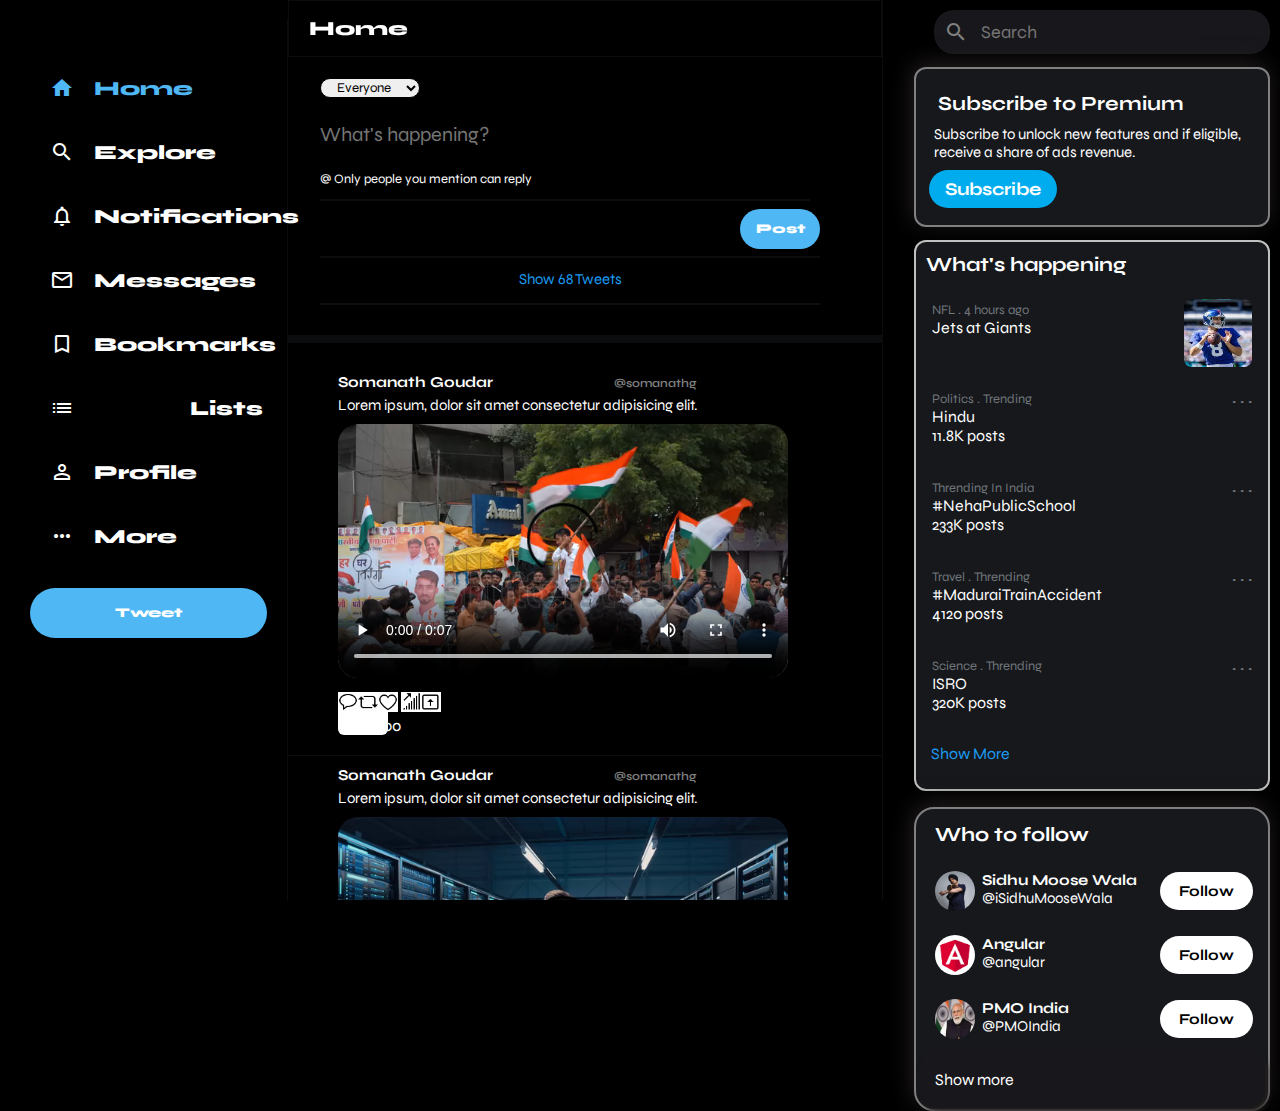
==== index1.html @ f9eff9d2 "initial commit" ====
<!DOCTYPE html>
<html lang="en">
  <head>
    <meta charset="UTF-8" />
    <meta http-equiv="X-UA-Compatible" content="IE=edge" />
    <meta name="viewport" content="width=device-width, initial-scale=1.0" />
    <title>Twitter Clone - Final</title>
    <link rel="stylesheet" href="styles1.css" />
    <link
      href="https://fonts.googleapis.com/icon?family=Material+Icons"
      rel="stylesheet"
    />
    <link
      rel="stylesheet"
      href="https://cdnjs.cloudflare.com/ajax/libs/font-awesome/5.15.3/css/all.min.css"
      integrity="sha512-iBBXm8fW90+nuLcSKlbmrPcLa0OT92xO1BIsZ+ywDWZCvqsWgccV3gFoRBv0z+8dLJgyAHIhR35VZc2oM/gI1w=="
      crossorigin="anonymous"
    />
  </head>
  <body>
    <!-- sidebar starts -->
    <div class="sidebar">
      <i class="fab fa-twitter"></i>
      <div class="sidebarOption active">
        <span class="material-icons"> home </span>
        <h2>Home</h2>
      </div>

      <div class="sidebarOption">
        <span class="material-icons"> search </span>
        <h2>Explore</h2>
      </div>

      <div class="sidebarOption">
        <span class="material-icons"> notifications_none </span>
        <h2>Notifications</h2>
      </div>

      <div class="sidebarOption">
        <span class="material-icons"> mail_outline </span>
        <h2>Messages</h2>
      </div>

      <div class="sidebarOption">
        <span class="material-icons"> bookmark_border </span>
        <h2>Bookmarks</h2>
      </div>

      <div class="sidebarOption">
        <span class="material-icons"> list_alt </span>
        <h2>Lists</h2>
      </div>

      <div class="sidebarOption">
        <span class="material-icons"> perm_identity </span>
        <h2>Profile</h2>
      </div>

      <div class="sidebarOption">
        <span class="material-icons"> more_horiz </span>
        <h2>More</h2>
      </div>
      <button class="sidebar__tweet">Tweet</button>
    </div>
    <!-- sidebar ends -->

    <!-- feed starts -->
    <div class="feed">
      <div class="feed__header">
        <h2>Home</h2>
      </div>

      <!-- tweetbox starts -->
      <div class="tweetBox">
        <div id="form">
          <div class="tweetbox__input">
            <div class="inp-myself">
              <img
                class="img"
                src="https://i.pinimg.com/originals/a6/58/32/a65832155622ac173337874f02b218fb.png"
                alt=""
              />
            </div>
            <div class="select">
              <div class="separate">
                <select name="sening" id="selection">
                  <option value="Everyone">Everyone</option>
                  <option value="circle">Circle</option>
                </select>
              </div>
              <div class="inp">
                <input
                  class="input-todo"
                  type="text"
                  placeholder="What's happening?"
                />
              </div>

              <div class="only-people">
                <span class="tweet-neche">@</span> Only people you mention can
                reply
              </div>
              <div class="line"></div>
              <div class="wrapper">
                <div class="images-icon">
                  <img
                    class="imgage-post"
                    src="./images/icons8-gif-26.png"
                    alt=""
                  />
                  <img
                    class="imgage-post"
                    src="./images/icons8-gif-26.png"
                    alt=""
                  />
                  <img
                    class="imgage-post"
                    src="./images/icons8-gif-26.png"
                    alt=""
                  />
                  <img
                    class="imgage-post"
                    src="./images/icons8-gif-26.png"
                    alt=""
                  />
                  <img
                    class="imgage-post"
                    src="./images/icons8-gif-26.png"
                    alt=""
                  />
                </div>
                <div class="icons-between">
                  <button class="btn tweetBox__tweetButton">Post</button>
                </div>
              </div>
              <div class="line-extra"></div>
              <div class="show_posts">
                <p>Show 68 Tweets</p>
              </div>
            </div>
          </div>
          <ul class="ul-tweet"></ul>
        </div>
      </div>
      <!-- tweetbox ends -->

      <!-- post starts -->
      <div class="post">
        <div class="post__avatar">
          <img
            src="https://i.pinimg.com/originals/a6/58/32/a65832155622ac173337874f02b218fb.png"
            alt=""
          />
        </div>

        <div class="post__body">
          <div class="post__header">
            <div class="post__headerText">
              <h3>
                Somanath Goudar
                <span class="post__headerSpecial"
                  ><span class="material-icons post__badge"> verified </span
                  >@somanathg</span
                >
              </h3>
            </div>
            <div class="post__headerDescription">
              <p>Lorem ipsum, dolor sit amet consectetur adipisicing elit.</p>
            </div>
          </div>
          <!-- <img
            src="https://www.focus2move.com/wp-content/uploads/2020/01/Tesla-Roadster-2020-1024-03.jpg"
            alt=""
          /> -->
          <video src="./images/vedio1.webm" autoplay controls></video>

          <div class="post__footer">
            <!-- <span class="material-icons"> repeat </span>
            <span class="material-icons"> favorite_border </span>
            <span class="material-icons"> publish </span> -->

            <div class="allActivity-img">
              <div class="comment">
                <img
                  class="comment-class"
                  src="./images/icons8-speech-bubble-32.png"
                  alt=""
                />
                <span>1</span>
              </div>
              <div class="repost">
                <img
                  class="comment-class"
                  src="./images/icons8-retweet-32.png"
                  alt=""
                />
              </div>
              <div class="like-img">
                <img
                  class="comment-class"
                  src="./images/icons8-like-32.png"
                  alt=""
                />
                <span>100</span>
              </div>
              <div class="view">
                <img
                  class="comment-class"
                  src="./images/icons8-graph-32.png"
                  alt=""
                />
              </div>
              <div class="share">
                <img
                  class="comment-class"
                  src="./images/icons8-present-to-all-32.png"
                  alt=""
                />
              </div>
            </div>
          </div>
        </div>
      </div>
      <!-- post ends -->

      <!-- post starts -->
      <div class="post">
        <div class="post__avatar">
          <img
            src="https://i.pinimg.com/originals/a6/58/32/a65832155622ac173337874f02b218fb.png"
            alt=""
          />
        </div>

        <div class="post__body">
          <div class="post__header">
            <div class="post__headerText">
              <h3>
                Somanath Goudar
                <span class="post__headerSpecial"
                  ><span class="material-icons post__badge"> verified </span
                  >@somanathg</span
                >
              </h3>
            </div>
            <div class="post__headerDescription">
              <p>Lorem ipsum, dolor sit amet consectetur adipisicing elit.</p>
            </div>
          </div>
          <!-- <img
            src="https://www.focus2move.com/wp-content/uploads/2020/01/Tesla-Roadster-2020-1024-03.jpg"
            alt=""
          /> -->
          <video src="./images/vedio2.webm" autoplay controls></video>
          <div class="post__footer">
            <span class="material-icons"> repeat </span>
            <span class="material-icons"> favorite_border </span>
            <span class="material-icons"> publish </span>
          </div>
        </div>
      </div>
      <!-- post ends -->
    </div>
    <!-- feed ends -->

    <!-- widgets starts -->
    <div class="widgets">
      <div class="widgets__input">
        <span class="material-icons widgets__searchIcon"> search </span>
        <input type="text" placeholder="Search" />
      </div>

      <!-- subscribe to premeuim -->
      <div class="primeium">
        <p class="pre-para1">Subscribe to Premium</p>
        <p class="pre-para2">
          Subscribe to unlock new features and if eligible, receive a share of
          ads revenue.
        </p>
        <button class="pre-btn">Subscribe</button>
      </div>

      <div id="whatHappening">
        <p class="heading">What's happening</p>
        <div class="flexImg">
          <div class="fourHour">
            <div class="small">
              <span>NFL</span>
              <span>.</span>
              <span>4 hours ago</span>
            </div>
            <div >
              <p>Jets at Giants</p>
            </div>
          </div>
          <div class="img">
            <img src="./images/jets.jpeg" alt="" />
          </div>
        </div>


        <div class="flexImg">
          <div class="fourHour">
            <div class="small">
              <span>Politics</span>
              <span>.</span>
              <span>Trending</span>
            </div>
            <div>
              <p>Hindu</p>
            </div>
            <div>11.8K posts</div>
          </div>
          <div class="img">
            <span>. . .</span>
          </div>
        </div>


        <div class="flexImg">
          <div class="fourHour">
            <div class="small">
              <span>Thrending In India</span>
              <!-- <span>.</span>
              <span>4 hours ago</span> -->
            </div>
            <div>
              <p>#NehaPublicSchool</p>
            </div>
            <div>233K posts</div>
          </div>
          <div class="img">
            <span>. . .</span>
          </div>
        </div>

        <div class="flexImg">
          <div class="fourHour">
            <div class="small">
              <span>Travel</span>
              <span>.</span>
              <span>Thrending</span>
            </div>
            <div>
              <p>#MaduraiTrainAccident</p>
            </div>
            <div>
              4120 posts
            </div>
          </div>
          <div class="img">
           <span>. . .</span>
          </div>
        </div>

        <div class="flexImg">
          <div class="fourHour">
            <div class="small">
              <span>Science</span>
              <span>.</span>
              <span>Thrending</span>
            </div>
            <div>
              <p>ISRO</p>
            </div>
            <div>
              320K posts
            </div>
          </div>
          <div class="img">
           <span>. . .</span>
          </div>
        </div>

        <div class="flexImgShowMore">
          <span>Show More</span>
        </div>
      </div>

      <!-- who to follow -->
      <div class="who-to-follow">
        <p class="who-heading">Who to follow</p>

        <div class="sidhu-flex">
          <div class="icons">
            <img class="sidhu-img" src="./images/sidhu_image.jpg" alt="" />
            <div class="two-p">
              <p class="wala">Sidhu Moose Wala</p>
              <p class="moose">@iSidhuMooseWala</p>
            </div>
          </div>
          <div class="follow-btn">
            <button class="follow-btn-class">Follow</button>
          </div>
        </div>

        <div class="sidhu-flex">
          <div class="icons">
            <img class="sidhu-img" src="./images/angular-img.png" alt="" />
            <div class="two-p">
              <p class="wala">Angular</p>
              <p class="moose">@angular</p>
            </div>
          </div>
          <div class="follow-btn">
            <button class="follow-btn-class">Follow</button>
          </div>
        </div>

        <div class="sidhu-flex">
          <div class="icons">
            <img class="sidhu-img" src="./images/pm_modi_img.jpeg" alt="" />
            <div class="two-p">
              <p class="wala">PMO India</p>
              <p class="moose">@PMOIndia</p>
            </div>
          </div>
          <div class="follow-btn">
            <button class="follow-btn-class">Follow</button>
          </div>
        </div>

        <div class="show-more sidhu-flex">
          <p><a href="">Show more</a></p>
        </div>
      </div>
    </div>
    <!-- widgets ends -->

    <script src="script1.js"></script>
  </body>
</html>
---- styles1.css ----
@import url("https://fonts.googleapis.com/css2?family=Caveat&family=Courgette&family=Dancing+Script&family=Fasthand&family=Kranky&family=Lobster&family=Montserrat:ital,wght@0,100;0,300;0,400;1,200&family=Poppins:wght@200&family=Rubik+Moonrocks&family=Syne&display=swap");
* {
  margin: 0;
  padding: 0;
  box-sizing: border-box;

  /* background-color: white; */
  /* color: rgb(0, 0, 0); */
 
  /* font-family: 'Montserrat', sans-serif; */
  /* font-family: 'Poppins', sans-serif; */
  font-family: "Syne", sans-serif;
}

body {
  color: white;
  background-color: black;
  --twitter-color: #50b7f5;
  /* --twitter-background: #e6ecf0; */
  --twitter-background: #7d95ad15;
}

#whatHappening{
  color: white;
  height: 551px;
  border: 2px solid silver;
  border-radius: 12px;
  background-color: rgb(22, 24, 28);
 
}
.heading{
   
    font-size: 20px;
    font-weight: bold;
    padding: 10px;
    color: white;  
}
.img>img{
  width: 68px;
  height: 68px;
  border-radius: 8px;
}

.small span{
  font-size: 13px;
  color: #71767b;
}

.img{
 color: #71767b;
 font-size: 16px;
 font-weight: bold;
}

.flexImg{
  display: flex;
  justify-content: space-between;
  height: 89px;
  padding: 12px 16px;
}
.flexImgShowMore{
  padding: 12px 15px;
  color: rgb(29, 155, 240);
  font-weight: lighter;
  
}



















/* .ul-tweet  li{
  color: white;
  background-color: rgba(0, 0, 0, 0.051);
} */

.show_posts{
  text-align: center;
    padding-top: 12px;
    font-size: 15px;
    color: #1D9BF0;
    cursor: pointer;
    border-bottom: 2px solid #9c98981a;
    padding-bottom: 15px;
}
.material-icons:hover{
  background-color: #5d5e5e22;
}
.sidebarOption:hover{
  width: 181px;
  background-color: #5d5e5e22;
}
.sidebarOption > h2:hover{
  background-color: #5d5e5e22;
}
/* adding Todo CSS*/
/*javaScript*/
.inp-myself{
  margin: 0px 12px 0px 0px;
  padding: 12px 0px 0px;
}
.separate{
  padding: 0px 0px 12px;
}
#selection{
  border: 1px solid black;
  border-radius: 19px;
  padding-left: 12px;
  padding-right: 12px;
}
.only-people{
  font-size: 13px;
  /* margin-bottom: 12px; */
  padding: 12px 0px 0px;
  /* border-bottom:1px solid black ; */
}
.line{
  margin-top: 12px;
  width: 490px;
  border: 1px solid var(--twitter-background);;
}
.line-extra{
  margin-top: 7px;
  width: 500px;
  border: 1px solid var(--twitter-background);;
}
.inp{
  padding: 12px 0px;
}

/* comment */
.post__body .comment-class {
  width: 20px;
  height: 20px;
   width: min-content;
  background-color: #fff;
  
}

.allActivity-img {
  display: flex;
  width: min-content;
  background-color: #fff;
  width: 50px;
  border-radius: 6px;
  justify-content: space-between;
}
.comment {
  width: 20px;
}
.repost{
  width: 20px;
}

.input-todo{
  color: white;
}
/* who to follow */

.who-to-follow {
  /* background-color: #7f7d7d12; */
  box-shadow: 3px 4px 5px #231e1e;
  box-shadow: -2px -4px 23px #231e1e;
  margin: 16px 0px;
  padding: 1px 3px;
  border-radius: 20px;
  border: 2px solid gray;
  /* background-color: #353543a6; */
  background-color: rgb(22, 24, 28);
}
.who-heading {
  font-size: 20px;
  font-weight: bold;
  padding: 12px 16px;
  border-radius: 13px 12px 0px 0px;
}
.sidhu-flex {
  display: flex;
  justify-content: space-between;
  cursor: pointer;
  /* margin: 12px 0px; */
}
/* .sidhu-flex:hover {
  background-color: #7f7d7d12;
} */
.show-more {
  padding: 19px 16px;
  background-color: rgb(24,24,28);
  box-shadow: 3px 4px 5px #231e1e;
  border-radius: 17px;
  /* box-shadow: -2px -4px 23px #231e1e; */
}
.show-more > p > a {
  /* color: #036c96; */
  color: white;
  text-decoration: none;
  background-color: rgb(24,24,28);
}
.sidhu-img {
  width: 40px;
  height: 40px;
  border-radius: 50%;
}
.search-input {
  /* outline-style: none;
  padding-left: 13px;
  font-size: 18px; */
}
.icons {
  display: flex;
  padding: 12px 16px;
}
.two-p {
  font-size: 15px;
  padding-left: 7px;
}
.wala {
  font-weight: bold;
}

.follow-btn-class {
  border: none;
  background-color: white;
  color: black;
  padding: 10px 19px;
  font-size: 15px;
  font-weight: bold;
  border-radius: 19px;
  margin-right: 12px;
  margin-top: 13px;
}
/* premeuim*/
.primeium {
  /* background-color: #7f7d7d12; */
  background-color: rgb(22, 24, 28);;
  border-radius: 12px;
  box-shadow: 3px 4px 5px #231e1e;
  box-shadow: -2px -4px 23px #231e1e;
  border: 2px solid gray;
  margin-top: 13px;
  margin-bottom: 13px;
  padding: 13px;
}
.pre-para1 {
  font-weight: bold;
  font-size: 20px;
  margin: 9px;
  background-color: rgb(22, 24, 28);
}
.pre-para2 {
  font-weight: lighter;
  font-size: 15px;
  margin: 5px;
  background-color: rgb(22, 24, 28);
}
.pre-btn {
  background-color: #00acee;
  padding: 8px 16px;
  border: none;
  color: white;
  border-radius: 19px;
  font-size: 18px;
  font-weight: bold;
  margin: 4px 0px;
}
.sidebarOption {
  display: flex;
  align-items: center;
  cursor: pointer;
}

.sidebarOption .material-icons,
.fa-twitter {
  padding: 20px;
}

.sidebarOption h2 {
  font-weight: 800;
  font-size: 20px;
  margin-right: 20px;
}

.sidebarOption:hover {
  background-color: var(--twitter-background);
  border-radius: 30px;
  color: var(--twitter-color);
  transition: color 100ms ease-out;
}

.sidebarOption.active {
  color: var(--twitter-color);
}

.sidebar__tweet {
  width: 100%;
  background-color: var(--twitter-color);
  border: none;
  color: white;
  font-weight: 900;
  border-radius: 30px;
  height: 50px;
  margin-top: 20px;
}

body {
  display: flex;
  height: 100vh;
  max-width: 1300px;
  margin-left: auto;
  margin-right: auto;
  padding: 0 10px;
}

.sidebar {
  border-right: 1px solid var(--twitter-background);
  flex: 0.2;

  min-width: 250px;
  margin-top: 20px;
  padding-left: 20px;
  padding-right: 20px;
}

.fa-twitter {
  color: var(--twitter-color);
  font-size: 30px;
}

/* feed */
.feed {
  flex: 0.5;
  border-right: 1px solid var(--twitter-background);
  min-width: fit-content;
  overflow-y: scroll;
}

.feed__header {
  position: sticky;
  top: 0;
  /* background-color: white; */
  z-index: 100;
  border: 1px solid var(--twitter-background);
  padding: 15px 20px;
}

.feed__header h2 {
  font-size: 20px;
  font-weight: 800;
}

.feed::-webkit-scrollbar {
  display: none;
}

.feed {
  -ms-overflow-style: none;
  scrollbar-width: none;
}

/* tweet box */
.img {
  border-radius: 50%;
  height: 40px;
}

.imgage-post{
  width: 19px;
  height: 19px;
  margin-right: 30px;
  margin-top: 18px;
  /* margin-bottom: 21px; */
}

.wrapper{
  display: flex;
  justify-content: space-between;
 
}

.tweetBox {
  padding-bottom: 10px;
  border-bottom: 8px solid var(--twitter-background);
  padding-right: 10px;
  margin-bottom: 20px;
}

.tweetBox #form {
  display: flex;
  flex-direction: column;
}

.tweetbox__input {
  display: flex;
  padding: 20px;
}

.tweetbox__input input {
  flex: 1;
  /* margin-left: 20px; */
  font-size: 20px;
  border: none;
  outline: none;
  background-color: black;
}

.tweetBox__tweetButton {
  background-color: var(--twitter-color);
  border: none;
  color: white;
  font-weight: 900;

  border-radius: 30px;
  width: 80px;
  height: 40px;
  margin-top: 8px;
  margin-left: auto;
}

/* post */
.post__avatar img {
  border-radius: 50%;
  height: 40px;
}

.post {
  display: flex;
  align-items: flex-start;
  border-bottom: 1px solid var(--twitter-background);
  padding-bottom: 10px;
}

.post__body video {
  width: 450px;
  object-fit: contain;
  border-radius: 20px;
}



.post__footer {
  display: flex;
  justify-content: space-between;
  margin-top: 10px;
}

.post__badge {
  font-size: 14px !important;
  color: var(--twitter-color);
  margin-right: 5px;
}

.post__headerSpecial {
  font-weight: 600;
  font-size: 12px;
  color: gray;
}

.post__headerText h3 {
  font-size: 15px;
  margin-bottom: 5px;
}

.post__headerDescription {
  margin-bottom: 10px;
  font-size: 15px;
}

.post__body {
  flex: 1;
  padding: 10px;
}

.post__avatar {
  padding: 20px;
}

/* widgets */
.widgets {
  flex: 0.3;
  margin-left: 31px;
}

.widgets__input {
  display: flex;
  align-items: center;
  background-color: var(--twitter-background);
  padding: 10px;
  border-radius: 20px;
  margin-top: 10px;
  margin-left: 20px;
  background-color: rgb(24, 24,28);
}

.widgets__input input {
  border: none;
  /* background-color: var(--twitter-background); */
  outline-style: none;
  padding-left: 13px;
  font-size: 18px;
  background-color: rgb(24, 24,28);
  color: white;
}


.widgets__searchIcon {
  color: gray;
}

.widgets__widgetContainer {
  margin-top: 15px;
  margin-left: 20px;
  padding: 20px;
  background-color: #f5f8fa;
  border-radius: 20px;
}

.widgets__widgetContainer h2 {
  font-size: 18px;
  font-weight: 800;
}
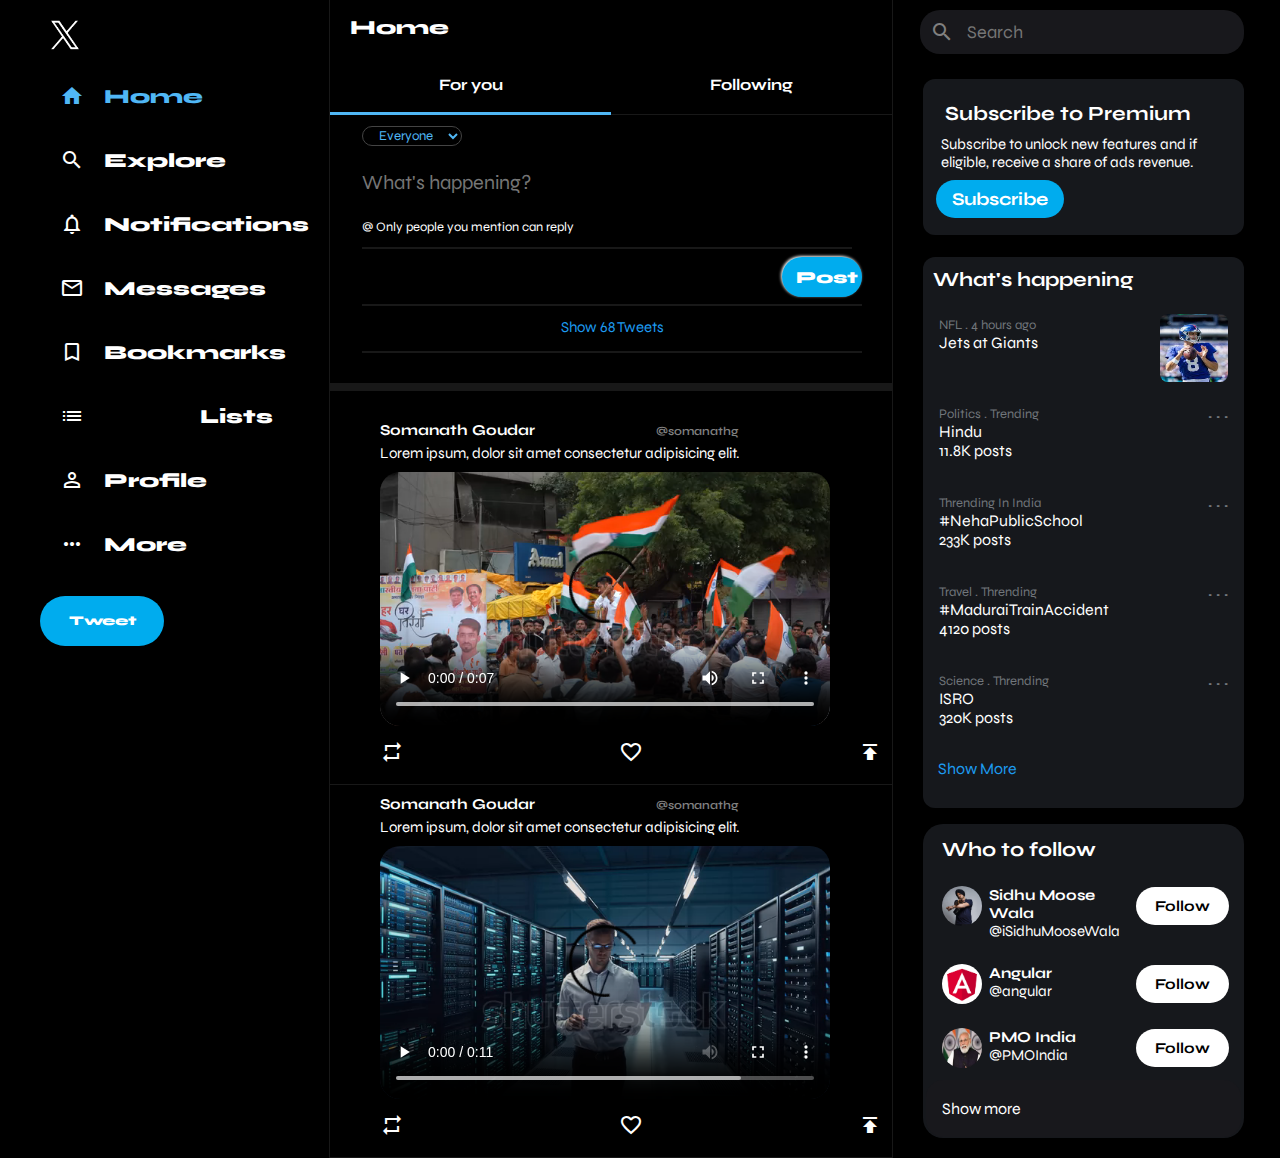
==== commit 718717be: "initial commit" ====
--- a/index1.html
+++ b/index1.html
@@ -4,7 +4,8 @@
     <meta charset="UTF-8" />
     <meta http-equiv="X-UA-Compatible" content="IE=edge" />
     <meta name="viewport" content="width=device-width, initial-scale=1.0" />
-    <title>Twitter Clone - Final</title>
+    <title>Home / X</title>
+    <link rel="shortcut icon" href="./images/twitter.jpg" type="image/x-icon">
     <link rel="stylesheet" href="styles1.css" />
     <link
       href="https://fonts.googleapis.com/icon?family=Material+Icons"
@@ -20,7 +21,8 @@
   <body>
     <!-- sidebar starts -->
     <div class="sidebar">
-      <i class="fab fa-twitter"></i>
+      <!-- <i class="fab fa-twitter"></i> -->
+      <img id="twitter" src="./images/twitter.jpg" alt="">
       <div class="sidebarOption active">
         <span class="material-icons"> home </span>
         <h2>Home</h2>
@@ -70,196 +72,242 @@
         <h2>Home</h2>
       </div>
 
-      <!-- tweetbox starts -->
-      <div class="tweetBox">
-        <div id="form">
-          <div class="tweetbox__input">
-            <div class="inp-myself">
-              <img
-                class="img"
-                src="https://i.pinimg.com/originals/a6/58/32/a65832155622ac173337874f02b218fb.png"
-                alt=""
-              />
-            </div>
-            <div class="select">
-              <div class="separate">
-                <select name="sening" id="selection">
-                  <option value="Everyone">Everyone</option>
-                  <option value="circle">Circle</option>
-                </select>
-              </div>
-              <div class="inp">
-                <input
-                  class="input-todo"
-                  type="text"
-                  placeholder="What's happening?"
-                />
-              </div>
-
-              <div class="only-people">
-                <span class="tweet-neche">@</span> Only people you mention can
-                reply
-              </div>
-              <div class="line"></div>
-              <div class="wrapper">
-                <div class="images-icon">
-                  <img
-                    class="imgage-post"
-                    src="./images/icons8-gif-26.png"
-                    alt=""
-                  />
-                  <img
-                    class="imgage-post"
-                    src="./images/icons8-gif-26.png"
-                    alt=""
-                  />
-                  <img
-                    class="imgage-post"
-                    src="./images/icons8-gif-26.png"
-                    alt=""
-                  />
-                  <img
-                    class="imgage-post"
-                    src="./images/icons8-gif-26.png"
-                    alt=""
-                  />
-                  <img
-                    class="imgage-post"
-                    src="./images/icons8-gif-26.png"
-                    alt=""
-                  />
-                </div>
-                <div class="icons-between">
-                  <button class="btn tweetBox__tweetButton">Post</button>
-                </div>
-              </div>
-              <div class="line-extra"></div>
-              <div class="show_posts">
-                <p>Show 68 Tweets</p>
-              </div>
-            </div>
-          </div>
-          <ul class="ul-tweet"></ul>
-        </div>
-      </div>
-      <!-- tweetbox ends -->
-
-      <!-- post starts -->
-      <div class="post">
-        <div class="post__avatar">
-          <img
-            src="https://i.pinimg.com/originals/a6/58/32/a65832155622ac173337874f02b218fb.png"
-            alt=""
-          />
-        </div>
-
-        <div class="post__body">
-          <div class="post__header">
-            <div class="post__headerText">
-              <h3>
-                Somanath Goudar
-                <span class="post__headerSpecial"
-                  ><span class="material-icons post__badge"> verified </span
-                  >@somanathg</span
-                >
-              </h3>
-            </div>
-            <div class="post__headerDescription">
-              <p>Lorem ipsum, dolor sit amet consectetur adipisicing elit.</p>
-            </div>
-          </div>
-          <!-- <img
-            src="https://www.focus2move.com/wp-content/uploads/2020/01/Tesla-Roadster-2020-1024-03.jpg"
-            alt=""
-          /> -->
-          <video src="./images/vedio1.webm" autoplay controls></video>
-
-          <div class="post__footer">
-            <!-- <span class="material-icons"> repeat </span>
-            <span class="material-icons"> favorite_border </span>
-            <span class="material-icons"> publish </span> -->
-
-            <div class="allActivity-img">
-              <div class="comment">
+      <!-- toggle buttons start -->
+      <div class="toggleOpt">
+        <div class="toggleFF" id="foryou-toggle" onclick="toggleForYou()"><b> Following </b></div>
+
+        <div class="toggleFF" id="following-toggle" onclick="toggleFollowing()"><b> For you </b></div>
+      </div>
+      <!-- toggle buttons end -->
+        <!-- tweetbox starts -->
+        <div class="tweetBox">
+          <div id="form">
+            <div class="tweetbox__input">
+              <div class="inp-myself">
                 <img
-                  class="comment-class"
-                  src="./images/icons8-speech-bubble-32.png"
+                  class="img"
+                  src="https://i.pinimg.com/originals/a6/58/32/a65832155622ac173337874f02b218fb.png"
                   alt=""
                 />
-                <span>1</span>
-              </div>
-              <div class="repost">
-                <img
-                  class="comment-class"
-                  src="./images/icons8-retweet-32.png"
-                  alt=""
-                />
-              </div>
-              <div class="like-img">
-                <img
-                  class="comment-class"
-                  src="./images/icons8-like-32.png"
-                  alt=""
-                />
-                <span>100</span>
-              </div>
-              <div class="view">
-                <img
-                  class="comment-class"
-                  src="./images/icons8-graph-32.png"
-                  alt=""
-                />
-              </div>
-              <div class="share">
-                <img
-                  class="comment-class"
-                  src="./images/icons8-present-to-all-32.png"
-                  alt=""
-                />
-              </div>
-            </div>
-          </div>
-        </div>
-      </div>
-      <!-- post ends -->
-
-      <!-- post starts -->
-      <div class="post">
-        <div class="post__avatar">
-          <img
-            src="https://i.pinimg.com/originals/a6/58/32/a65832155622ac173337874f02b218fb.png"
-            alt=""
-          />
-        </div>
-
-        <div class="post__body">
-          <div class="post__header">
-            <div class="post__headerText">
-              <h3>
-                Somanath Goudar
-                <span class="post__headerSpecial"
-                  ><span class="material-icons post__badge"> verified </span
-                  >@somanathg</span
-                >
-              </h3>
-            </div>
-            <div class="post__headerDescription">
-              <p>Lorem ipsum, dolor sit amet consectetur adipisicing elit.</p>
-            </div>
-          </div>
-          <!-- <img
-            src="https://www.focus2move.com/wp-content/uploads/2020/01/Tesla-Roadster-2020-1024-03.jpg"
-            alt=""
-          /> -->
-          <video src="./images/vedio2.webm" autoplay controls></video>
-          <div class="post__footer">
-            <span class="material-icons"> repeat </span>
-            <span class="material-icons"> favorite_border </span>
-            <span class="material-icons"> publish </span>
-          </div>
-        </div>
-      </div>
-      <!-- post ends -->
+              </div>
+              <div class="select">
+                <div class="separate">
+                  <select name="sening" id="selection"  
+                  style="color: #50b7f5; background-color: #000000; border-color: #444444;">
+                    <option value="Everyone">Everyone</option>
+                    <option value="circle">Circle</option>
+                  </select>
+                </div>
+                <div class="inp">
+                  <input
+                    class="input-todo"
+                    type="text"
+                    placeholder="What's happening?"
+                  />
+                </div>
+
+                <div class="only-people">
+                  <span class="tweet-neche">@</span> Only people you mention can
+                  reply
+                </div>
+                <div class="line"></div>
+                <div class="wrapper">
+                  <div class="images-icon">
+                    <img
+                      class="imgage-post"
+                      src="./images/icons8-gif-26.png"
+                      alt=""
+                    />
+                    <img
+                      class="imgage-post"
+                      src="./images/icons8-gif-26.png"
+                      alt=""
+                    />
+                    <img
+                      class="imgage-post"
+                      src="./images/icons8-gif-26.png"
+                      alt=""
+                    />
+                    <img
+                      class="imgage-post"
+                      src="./images/icons8-gif-26.png"
+                      alt=""
+                    />
+                    <img
+                      class="imgage-post"
+                      src="./images/icons8-gif-26.png"
+                      alt=""
+                    />
+                  </div>
+                  <div class="icons-between">
+                    <button class="btn tweetBox__tweetButton">Post</button>
+                  </div>
+                </div>
+                <div class="line-extra"></div>
+                <div class="show_posts">
+                  <p>Show 68 Tweets</p>
+                </div>
+              </div>
+            </div>
+            <ul class="ul-tweet"></ul>
+          </div>
+        </div>
+        <!-- tweetbox ends -->
+
+        <!-- post starts -->
+        <div id="tntt">
+          <div class="post">
+            <div class="post__avatar">
+              <img
+                src="https://i.pinimg.com/originals/a6/58/32/a65832155622ac173337874f02b218fb.png"
+                alt=""
+              />
+            </div>
+
+            <div class="post__body">
+              <div class="post__header">
+                <div class="post__headerText">
+                  <h3>
+                    Somanath Goudar
+                    <span class="post__headerSpecial"
+                      ><span class="material-icons post__badge"> verified </span
+                      >@somanathg</span
+                    >
+                  </h3>
+                </div>
+                <div class="post__headerDescription">
+                  <p>Lorem ipsum, dolor sit amet consectetur adipisicing elit.</p>
+                </div>
+              </div>
+              <!-- <img
+                src="https://www.focus2move.com/wp-content/uploads/2020/01/Tesla-Roadster-2020-1024-03.jpg"
+                alt=""
+              /> -->
+              <video src="./images/vedio1.webm" autoplay controls></video>
+
+              <div class="post__footer">
+                <span class="material-icons"> repeat </span>
+                <span class="material-icons"> favorite_border </span>
+                <span class="material-icons"> publish </span>
+              </div>
+            </div>
+          </div>
+          <!-- post ends -->
+
+          <!-- post starts -->
+          <div class="post">
+            <div class="post__avatar">
+              <img
+                src="https://i.pinimg.com/originals/a6/58/32/a65832155622ac173337874f02b218fb.png"
+                alt=""
+              />
+            </div>
+
+            <div class="post__body">
+              <div class="post__header">
+                <div class="post__headerText">
+                  <h3>
+                    Somanath Goudar
+                    <span class="post__headerSpecial"
+                      ><span class="material-icons post__badge"> verified </span
+                      >@somanathg</span
+                    >
+                  </h3>
+                </div>
+                <div class="post__headerDescription">
+                  <p>Lorem ipsum, dolor sit amet consectetur adipisicing elit.</p>
+                </div>
+              </div>
+              <!-- <img
+                src="https://www.focus2move.com/wp-content/uploads/2020/01/Tesla-Roadster-2020-1024-03.jpg"
+                alt=""
+              /> -->
+              <video src="./images/vedio2.webm" autoplay controls></video>
+              <div class="post__footer">
+                <span class="material-icons"> repeat </span>
+                <span class="material-icons"> favorite_border </span>
+                <span class="material-icons"> publish </span>
+              </div>
+            </div>
+          </div>
+          <!-- post ends -->
+        </div>
+
+        <!-- following post starts-->
+        <div id="showThis">
+          <div class="post">
+            <div class="post__avatar">
+              <img
+                src="./images/ava.jpeg"
+                alt=""
+              />
+            </div>
+
+            <div class="post__body">
+              <div class="post__header">
+                <div class="post__headerText">
+                  <h3>
+                    Latest In Space 
+                    <span class="post__headerSpecial"
+                      ><span class="material-icons post__badge"> verified </span
+                      >@latestinspace</span
+                    >
+                  </h3>
+                </div>
+                <div class="post__headerDescription">
+                  <p>What is the biggest threat to Earth?</p>
+                </div>
+              </div>
+              <!-- <img
+                src="https://www.focus2move.com/wp-content/uploads/2020/01/Tesla-Roadster-2020-1024-03.jpg"
+                alt=""
+              /> -->
+              <video src="./images/earth-revolve.webm" autoplay controls></video>
+              <div class="post__footer">
+                <span class="material-icons"> repeat </span>
+                <span class="material-icons"> favorite_border </span>
+                <span class="material-icons"> publish </span>
+              </div>
+            </div>
+          </div>
+
+          <div class="post">
+            <div class="post__avatar">
+              <img
+                src="./images/JZS7DCyq_400x400.jpg"
+                alt=""
+              />
+            </div>
+
+            <div class="post__body">
+              <div class="post__header">
+                <div class="post__headerText">
+                  <h3>
+                    Discovery TV
+                    <span class="post__headerSpecial"
+                      ><span class="material-icons post__badge"> verified </span
+                      >@discoverytv</span
+                    >
+                  </h3>
+                </div>
+                <div class="post__headerDescription">
+                  <p>What is the biggest threat to Earth?</p>
+                </div>
+              </div>
+              <!-- <img
+                src="https://www.focus2move.com/wp-content/uploads/2020/01/Tesla-Roadster-2020-1024-03.jpg"
+                alt=""
+              /> -->
+              <video src="./images/sample-5s.webm" autoplay controls></video>
+              <div class="post__footer">
+                <span class="material-icons"> repeat </span>
+                <span class="material-icons"> favorite_border </span>
+                <span class="material-icons"> publish </span>
+              </div>
+            </div>
+          </div>
+        </div>
+        <!-- following post ends -->
     </div>
     <!-- feed ends -->
 
@@ -429,4 +477,4 @@
 
     <script src="script1.js"></script>
   </body>
-</html>
+</html>--- a/styles1.css
+++ b/styles1.css
@@ -6,7 +6,7 @@
 
   /* background-color: white; */
   /* color: rgb(0, 0, 0); */
- 
+
   /* font-family: 'Montserrat', sans-serif; */
   /* font-family: 'Poppins', sans-serif; */
   font-family: "Syne", sans-serif;
@@ -17,128 +17,105 @@
   background-color: black;
   --twitter-color: #50b7f5;
   /* --twitter-background: #e6ecf0; */
-  --twitter-background: #7d95ad15;
-}
-
-#whatHappening{
+  --twitter-background: #181818;
+}
+
+#whatHappening {
   color: white;
   height: 551px;
-  border: 2px solid silver;
+  /* border: 2px solid silver; */
   border-radius: 12px;
   background-color: rgb(22, 24, 28);
- 
-}
-.heading{
-   
-    font-size: 20px;
-    font-weight: bold;
-    padding: 10px;
-    color: white;  
-}
-.img>img{
+  /* box-shadow: white -1px -1px 3px; */
+  /* box-shadow: -2px -4px 23px #231e1e; */
+}
+.heading {
+  font-size: 20px;
+  font-weight: bold;
+  padding: 10px;
+  color: white;
+}
+.img > img {
   width: 68px;
   height: 68px;
   border-radius: 8px;
 }
 
-.small span{
+.small span {
   font-size: 13px;
   color: #71767b;
 }
 
-.img{
- color: #71767b;
- font-size: 16px;
- font-weight: bold;
-}
-
-.flexImg{
+.img {
+  color: #71767b;
+  font-size: 16px;
+  font-weight: bold;
+}
+
+.flexImg {
   display: flex;
   justify-content: space-between;
   height: 89px;
   padding: 12px 16px;
 }
-.flexImgShowMore{
+.flexImgShowMore {
   padding: 12px 15px;
   color: rgb(29, 155, 240);
   font-weight: lighter;
-  
-}
-
-
-
-
-
-
-
-
-
-
-
-
-
-
-
-
-
-
+}
 
 /* .ul-tweet  li{
   color: white;
   background-color: rgba(0, 0, 0, 0.051);
 } */
 
-.show_posts{
+.show_posts {
   text-align: center;
-    padding-top: 12px;
-    font-size: 15px;
-    color: #1D9BF0;
-    cursor: pointer;
-    border-bottom: 2px solid #9c98981a;
-    padding-bottom: 15px;
-}
-.material-icons:hover{
-  background-color: #5d5e5e22;
-}
-.sidebarOption:hover{
+  padding-top: 12px;
+  font-size: 15px;
+  color: #1d9bf0;
+  cursor: pointer;
+  border-bottom: 2px solid #181818;
+  padding-bottom: 15px;
+} 
+
+.sidebarOption:hover {
   width: 181px;
   background-color: #5d5e5e22;
-}
-.sidebarOption > h2:hover{
-  background-color: #5d5e5e22;
-}
+} 
+
 /* adding Todo CSS*/
 /*javaScript*/
-.inp-myself{
+.inp-myself {
   margin: 0px 12px 0px 0px;
   padding: 12px 0px 0px;
 }
-.separate{
+.separate {
   padding: 0px 0px 12px;
 }
-#selection{
+#selection {
   border: 1px solid black;
   border-radius: 19px;
   padding-left: 12px;
   padding-right: 12px;
 }
-.only-people{
+.only-people {
   font-size: 13px;
   /* margin-bottom: 12px; */
   padding: 12px 0px 0px;
   /* border-bottom:1px solid black ; */
 }
-.line{
+.line {
   margin-top: 12px;
   width: 490px;
-  border: 1px solid var(--twitter-background);;
-}
-.line-extra{
+  border: 1px solid var(--twitter-background);
+}
+.line-extra {
   margin-top: 7px;
   width: 500px;
-  border: 1px solid var(--twitter-background);;
-}
-.inp{
+  border: 1px solid var(--twitter-background);
+}
+.inp {
   padding: 12px 0px;
 }
 
@@ -146,9 +123,8 @@
 .post__body .comment-class {
   width: 20px;
   height: 20px;
-   width: min-content;
+  width: min-content;
   background-color: #fff;
-  
 }
 
 .allActivity-img {
@@ -162,23 +138,23 @@
 .comment {
   width: 20px;
 }
-.repost{
+.repost {
   width: 20px;
 }
 
-.input-todo{
+.input-todo {
   color: white;
 }
 /* who to follow */
 
 .who-to-follow {
   /* background-color: #7f7d7d12; */
-  box-shadow: 3px 4px 5px #231e1e;
-  box-shadow: -2px -4px 23px #231e1e;
+  /* box-shadow: 3px 4px 5px #231e1e; */
+  /* box-shadow: -2px -4px 23px #231e1e; */
   margin: 16px 0px;
   padding: 1px 3px;
   border-radius: 20px;
-  border: 2px solid gray;
+  /* border: 2px solid gray; */
   /* background-color: #353543a6; */
   background-color: rgb(22, 24, 28);
 }
@@ -199,8 +175,8 @@
 } */
 .show-more {
   padding: 19px 16px;
-  background-color: rgb(24,24,28);
-  box-shadow: 3px 4px 5px #231e1e;
+  background-color: rgb(24, 24, 28);
+  /* box-shadow: 3px 4px 5px #231e1e; */
   border-radius: 17px;
   /* box-shadow: -2px -4px 23px #231e1e; */
 }
@@ -208,18 +184,18 @@
   /* color: #036c96; */
   color: white;
   text-decoration: none;
-  background-color: rgb(24,24,28);
+  background-color: rgb(24, 24, 28);
 }
 .sidhu-img {
   width: 40px;
   height: 40px;
   border-radius: 50%;
 }
-.search-input {
-  /* outline-style: none;
+/* .search-input {
+  outline-style: none;
   padding-left: 13px;
-  font-size: 18px; */
-}
+  font-size: 18px; 
+} */
 .icons {
   display: flex;
   padding: 12px 16px;
@@ -246,13 +222,13 @@
 /* premeuim*/
 .primeium {
   /* background-color: #7f7d7d12; */
-  background-color: rgb(22, 24, 28);;
+  background-color: rgb(22, 24, 28);
   border-radius: 12px;
-  box-shadow: 3px 4px 5px #231e1e;
-  box-shadow: -2px -4px 23px #231e1e;
-  border: 2px solid gray;
-  margin-top: 13px;
-  margin-bottom: 13px;
+  /* box-shadow: 3px 4px 5px #231e1e; */
+  /* box-shadow: -2px -4px 23px #231e1e; */
+  /* border: 2px solid gray; */
+  margin-top: 25px;
+  margin-bottom: 22px;
   padding: 13px;
 }
 .pre-para1 {
@@ -260,6 +236,18 @@
   font-size: 20px;
   margin: 9px;
   background-color: rgb(22, 24, 28);
+}
+.btn {
+  color: white;
+  /* background-color: rgb(80, 183, 245); */
+  cursor: pointer;
+  padding: 8px 14px;
+  font-size: 17px;
+  font-weight: bold;
+  box-shadow: white -1px -1px 3px;
+  border-radius: 17px;
+  background-color: #00acee;
+  border: none;
 }
 .pre-para2 {
   font-weight: lighter;
@@ -306,8 +294,8 @@
 }
 
 .sidebar__tweet {
-  width: 100%;
-  background-color: var(--twitter-color);
+  width: 43% ;
+  background-color: #00acee;
   border: none;
   color: white;
   font-weight: 900;
@@ -318,7 +306,7 @@
 
 body {
   display: flex;
-  height: 100vh;
+  /* height: 100vh; */
   max-width: 1300px;
   margin-left: auto;
   margin-right: auto;
@@ -326,13 +314,12 @@
 }
 
 .sidebar {
-  border-right: 1px solid var(--twitter-background);
   flex: 0.2;
-
-  min-width: 250px;
-  margin-top: 20px;
-  padding-left: 20px;
-  padding-right: 20px;
+  margin-left: 30px;
+  /* min-width: 250px; */
+  margin-top: 10px;  
+  /* padding-left: 20px; */
+  /* padding-right: 20px; */
 }
 
 .fa-twitter {
@@ -342,6 +329,8 @@
 
 /* feed */
 .feed {
+  margin-right: -30px;
+  border-left: 1px solid var(--twitter-background);
   flex: 0.5;
   border-right: 1px solid var(--twitter-background);
   min-width: fit-content;
@@ -353,7 +342,7 @@
   top: 0;
   /* background-color: white; */
   z-index: 100;
-  border: 1px solid var(--twitter-background);
+  /* border: 1px solid var(--twitter-background); */
   padding: 15px 20px;
 }
 
@@ -377,7 +366,7 @@
   height: 40px;
 }
 
-.imgage-post{
+.imgage-post {
   width: 19px;
   height: 19px;
   margin-right: 30px;
@@ -385,10 +374,9 @@
   /* margin-bottom: 21px; */
 }
 
-.wrapper{
+.wrapper {
   display: flex;
   justify-content: space-between;
- 
 }
 
 .tweetBox {
@@ -396,6 +384,7 @@
   border-bottom: 8px solid var(--twitter-background);
   padding-right: 10px;
   margin-bottom: 20px;
+  margin-top: 50px;
 }
 
 .tweetBox #form {
@@ -418,7 +407,7 @@
 }
 
 .tweetBox__tweetButton {
-  background-color: var(--twitter-color);
+  background-color: #00acee;
   border: none;
   color: white;
   font-weight: 900;
@@ -449,8 +438,6 @@
   border-radius: 20px;
 }
 
-
-
 .post__footer {
   display: flex;
   justify-content: space-between;
@@ -491,7 +478,8 @@
 /* widgets */
 .widgets {
   flex: 0.3;
-  margin-left: 31px;
+  margin-left: 60px;
+  margin-right: 35px;
 }
 
 .widgets__input {
@@ -501,8 +489,8 @@
   padding: 10px;
   border-radius: 20px;
   margin-top: 10px;
-  margin-left: 20px;
-  background-color: rgb(24, 24,28);
+  margin-left: -3px;
+  background-color: rgb(24, 24, 28);
 }
 
 .widgets__input input {
@@ -511,10 +499,9 @@
   outline-style: none;
   padding-left: 13px;
   font-size: 18px;
-  background-color: rgb(24, 24,28);
-  color: white;
-}
-
+  background-color: rgb(24, 24, 28);
+  color: white;
+}
 
 .widgets__searchIcon {
   color: gray;
@@ -532,3 +519,74 @@
   font-size: 18px;
   font-weight: 800;
 }
+.sidebar {
+  position: sticky;
+}
+/* .feed {
+  margin-left: 6px;
+} */
+
+@media screen and (max-width: 480px) {
+  .feed {
+    /* width: 30%; */
+    box-sizing: border-box;
+  }
+  .sidebarOption > h2 {
+    display: none;
+  }
+  .sidebarOption {
+    display: flex;
+  }
+  .sidebar__tweet {
+    display: none;
+  }
+  .widgets {
+    display: none;
+  }
+  .sidebar > div {
+    display: flex;
+  }
+  .feed__header {
+    width: 280px;
+  }
+}
+.sidebar>#twitter{
+  width: 50px;
+  height: 50px;
+}
+@media screen and (min-width: 480px) and (max-width: 770px) {
+  .sidebar {
+    width: 20%;
+  }
+  .widgets {
+    display: none;
+  }
+  /* body{
+     background-color: pink; 
+  } */
+  .sidebar__tweet {
+    display: none;
+  }
+  .sidebarOption > h2 {
+    display: none;
+  }
+}
+
+/* Chikki's Work */
+
+.toggleFF {
+  width: 50%;
+  background: #000000;
+  color: var(--white-clr);
+  float: right;
+  height: 60px;
+  line-height: 60px;
+  text-align: center;
+  cursor: pointer;
+  transition: 0.2s; 
+  border-bottom: 1px solid #181818; 
+}
+
+.toggleFF:hover {
+  background: var(--twitter-background);
+} 